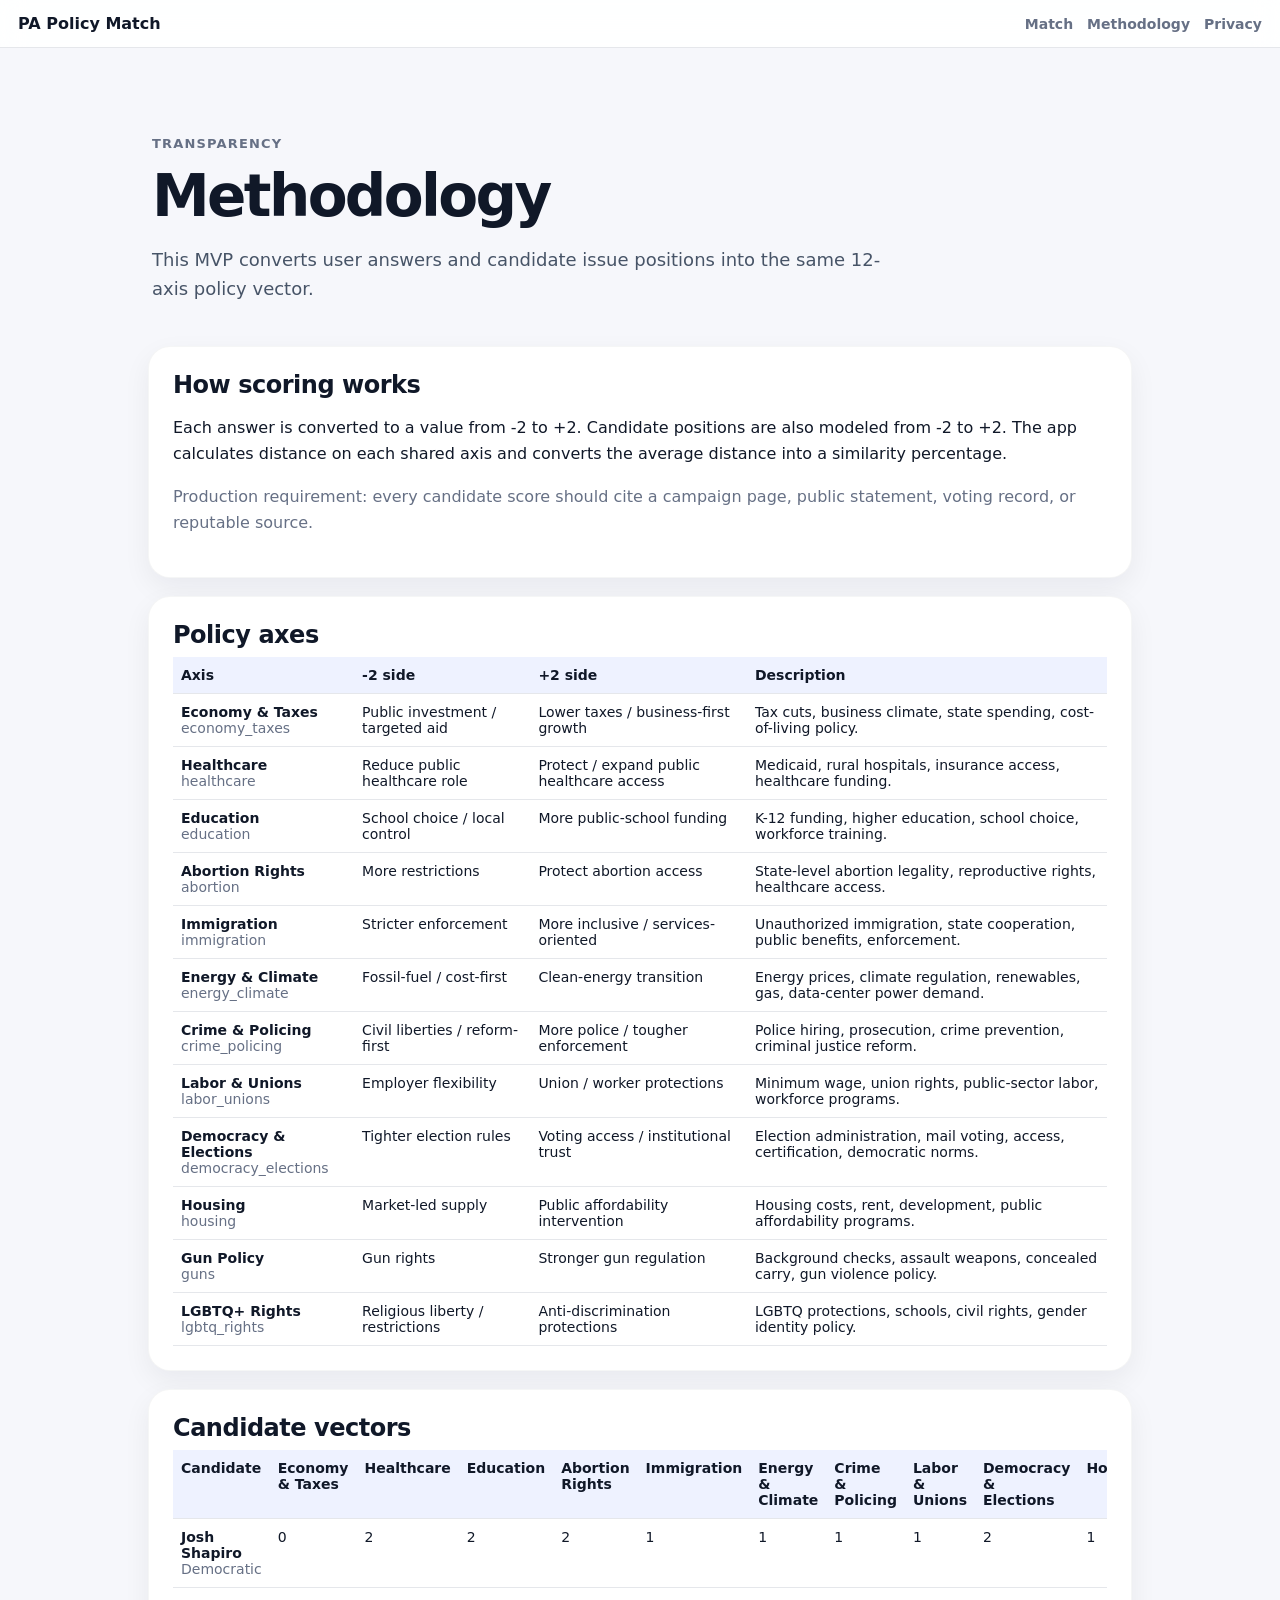
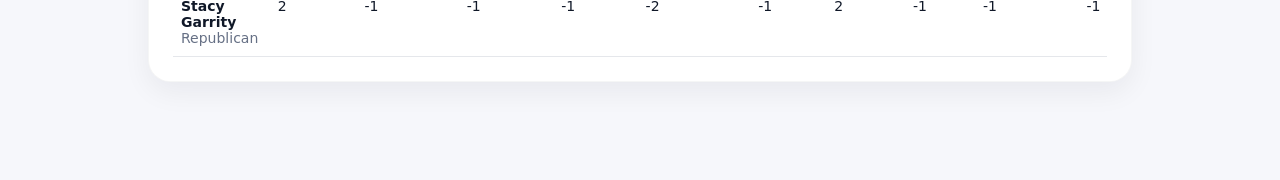
==== methodology.html @ 6daf5958 "Add files via upload" ====
<!doctype html>
<html lang="en">
<head>
  <meta charset="utf-8" />
  <meta name="viewport" content="width=device-width, initial-scale=1" />
  <title>Methodology | PA Policy Match</title>
  <link rel="stylesheet" href="./src/styles.css" />
</head>
<body>
  <header class="topbar">
    <a class="brand" href="./index.html">PA Policy Match</a>
    <nav>
      <a href="./index.html">Match</a>
      <a href="./methodology.html">Methodology</a>
      <a href="./privacy.html">Privacy</a>
    </nav>
  </header>

  <main>
    <section class="hero compact">
      <p class="eyebrow">Transparency</p>
      <h1>Methodology</h1>
      <p class="lead">This MVP converts user answers and candidate issue positions into the same 12-axis policy vector.</p>
    </section>

    <section class="card">
      <h2>How scoring works</h2>
      <p>Each answer is converted to a value from -2 to +2. Candidate positions are also modeled from -2 to +2. The app calculates distance on each shared axis and converts the average distance into a similarity percentage.</p>
      <p class="notice">Production requirement: every candidate score should cite a campaign page, public statement, voting record, or reputable source.</p>
    </section>

    <section class="card">
      <h2>Policy axes</h2>
      <div id="axisTable"></div>
    </section>

    <section class="card">
      <h2>Candidate vectors</h2>
      <div id="candidateTable"></div>
    </section>
  </main>

  <script type="module" src="./src/methodology.js"></script>
</body>
</html>
---- src/styles.css ----
* { box-sizing: border-box; }
:root {
  --bg: #f6f7fb;
  --card: #fff;
  --text: #101828;
  --muted: #667085;
  --line: #e5e7eb;
  --primary: #172554;
  --soft: #eef2ff;
}
body {
  margin: 0;
  background: var(--bg);
  color: var(--text);
  font-family: Inter, ui-sans-serif, system-ui, -apple-system, BlinkMacSystemFont, "Segoe UI", sans-serif;
}
.topbar {
  position: sticky;
  top: 0;
  z-index: 10;
  background: rgba(255,255,255,.9);
  backdrop-filter: blur(12px);
  border-bottom: 1px solid var(--line);
  padding: 14px 18px;
  display: flex;
  justify-content: space-between;
  align-items: center;
}
.brand { color: var(--text); text-decoration: none; font-weight: 900; }
nav { display: flex; gap: 14px; }
nav a { text-decoration: none; color: var(--muted); font-size: 14px; font-weight: 750; }
main { max-width: 1020px; margin: 0 auto; padding: 34px 18px 80px; }
.hero { padding: 38px 4px 24px; }
.hero.compact { padding-bottom: 6px; }
.eyebrow { color: var(--muted); font-size: 13px; letter-spacing: .09em; text-transform: uppercase; font-weight: 850; }
h1 { font-size: clamp(34px, 6vw, 58px); line-height: 1.02; letter-spacing: -.045em; margin: 8px 0 14px; }
h2 { margin: 0 0 8px; letter-spacing: -.02em; }
p { line-height: 1.65; }
.lead { color: #475467; max-width: 760px; font-size: 18px; }
.card {
  background: var(--card);
  border: 1px solid rgba(16,24,40,.04);
  border-radius: 22px;
  margin: 18px 0;
  padding: 24px;
  box-shadow: 0 10px 28px rgba(16, 24, 40, .06);
}
.hero-grid { display: grid; grid-template-columns: repeat(3, 1fr); gap: 14px; margin-top: 24px; }
.hero-grid div { background: white; border-radius: 18px; padding: 18px; box-shadow: 0 8px 18px rgba(16,24,40,.05); }
.hero-grid strong { display: block; font-size: 24px; }
.hero-grid span { color: var(--muted); font-size: 14px; }
.section-head p { color: var(--muted); margin: 0; }
.zip-row { display: flex; gap: 10px; }
input {
  flex: 1;
  border: 1px solid var(--line);
  border-radius: 14px;
  padding: 14px 14px;
  font-size: 16px;
}
.button {
  border: 0;
  padding: 14px 18px;
  border-radius: 14px;
  cursor: pointer;
  font-weight: 850;
}
.primary { background: var(--primary); color: white; }
.secondary { background: var(--soft); color: var(--primary); }
.ghost { background: white; border: 1px solid var(--line); color: var(--text); }
.district-result { margin-top: 14px; color: var(--muted); }
.question { border-top: 1px solid var(--line); padding: 20px 0; }
.question:first-child { border-top: 0; }
.question-meta { display: inline-flex; border-radius: 999px; background: var(--soft); color: var(--primary); font-size: 12px; padding: 4px 9px; margin-bottom: 9px; font-weight: 800; }
.question-title { font-weight: 850; margin-bottom: 12px; font-size: 17px; }
.scale { display: grid; grid-template-columns: repeat(5, 1fr); gap: 8px; }
.scale label { cursor: pointer; border: 1px solid var(--line); border-radius: 13px; padding: 10px 9px; text-align: center; color: #344054; font-size: 14px; }
.hidden { display: none; }
.top-match { background: var(--primary); color: white; border-radius: 20px; padding: 22px; margin-bottom: 18px; }
.top-match h3 { margin: 0 0 8px; font-size: 26px; }
.top-match p { margin: 6px 0 0; color: rgba(255,255,255,.8); }
.result-card { border: 1px solid var(--line); border-radius: 18px; padding: 18px; margin: 14px 0; }
.result-row { display: grid; grid-template-columns: 150px 1fr 58px; gap: 12px; align-items: center; }
.candidate { font-weight: 900; }
.score { text-align: right; font-weight: 900; }
.bar { height: 16px; background: #eef0f3; border-radius: 999px; overflow: hidden; }
.fill { height: 100%; background: var(--primary); }
.tagline, .notice, .muted { color: var(--muted); }
.reason span { display: inline-block; font-size: 13px; padding: 5px 9px; border-radius: 999px; background: var(--soft); margin: 2px 3px 2px 0; }
.axis-grid { display: grid; grid-template-columns: repeat(2, 1fr); gap: 12px; }
.axis-item { border: 1px solid var(--line); border-radius: 14px; padding: 12px; }
.axis-item-head { display: flex; justify-content: space-between; font-size: 14px; font-weight: 850; margin-bottom: 8px; }
.axis-track { height: 8px; border-radius: 999px; background: #eef0f3; position: relative; }
.axis-dot { width: 14px; height: 14px; border-radius: 50%; background: var(--primary); position: absolute; top: -3px; transform: translateX(-50%); }
.share-row { display: flex; gap: 10px; flex-wrap: wrap; margin-top: 18px; }
.table-wrap { overflow-x: auto; }
table { width: 100%; border-collapse: collapse; font-size: 14px; }
th, td { border-bottom: 1px solid var(--line); padding: 10px 8px; text-align: left; vertical-align: top; }
th { background: var(--soft); }
.clean-list { line-height: 1.9; }
@media (max-width: 760px) {
  .topbar { align-items: flex-start; gap: 10px; }
  .hero-grid, .axis-grid, .scale { grid-template-columns: 1fr; }
  .zip-row { flex-direction: column; }
  .result-row { grid-template-columns: 1fr; }
  .score { text-align: left; }
}
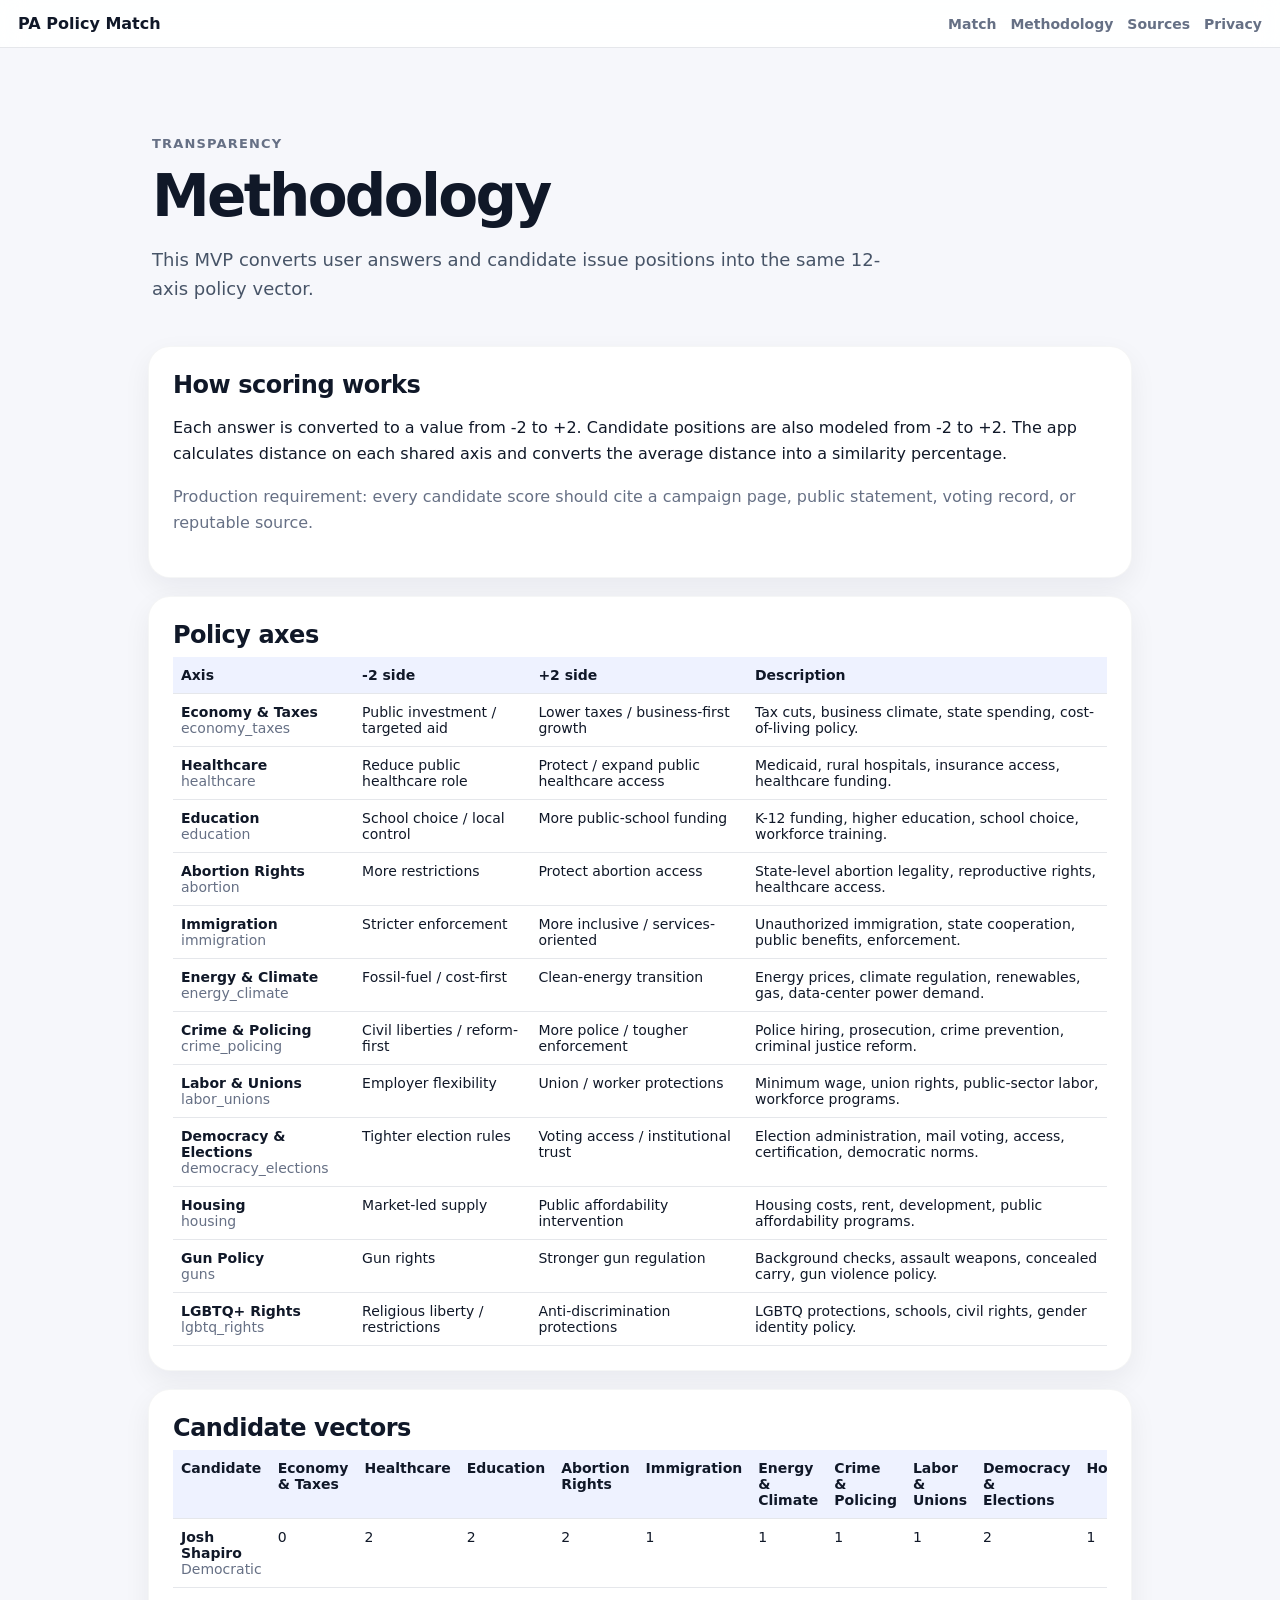
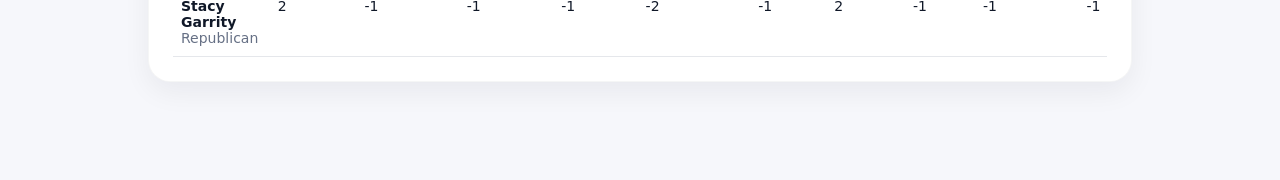
==== commit 25ae2fa7: "Update methodology.html" ====
--- a/methodology.html
+++ b/methodology.html
@@ -12,6 +12,7 @@
     <nav>
       <a href="./index.html">Match</a>
       <a href="./methodology.html">Methodology</a>
+      <a href="./sources.html">Sources</a>
       <a href="./privacy.html">Privacy</a>
     </nav>
   </header>
